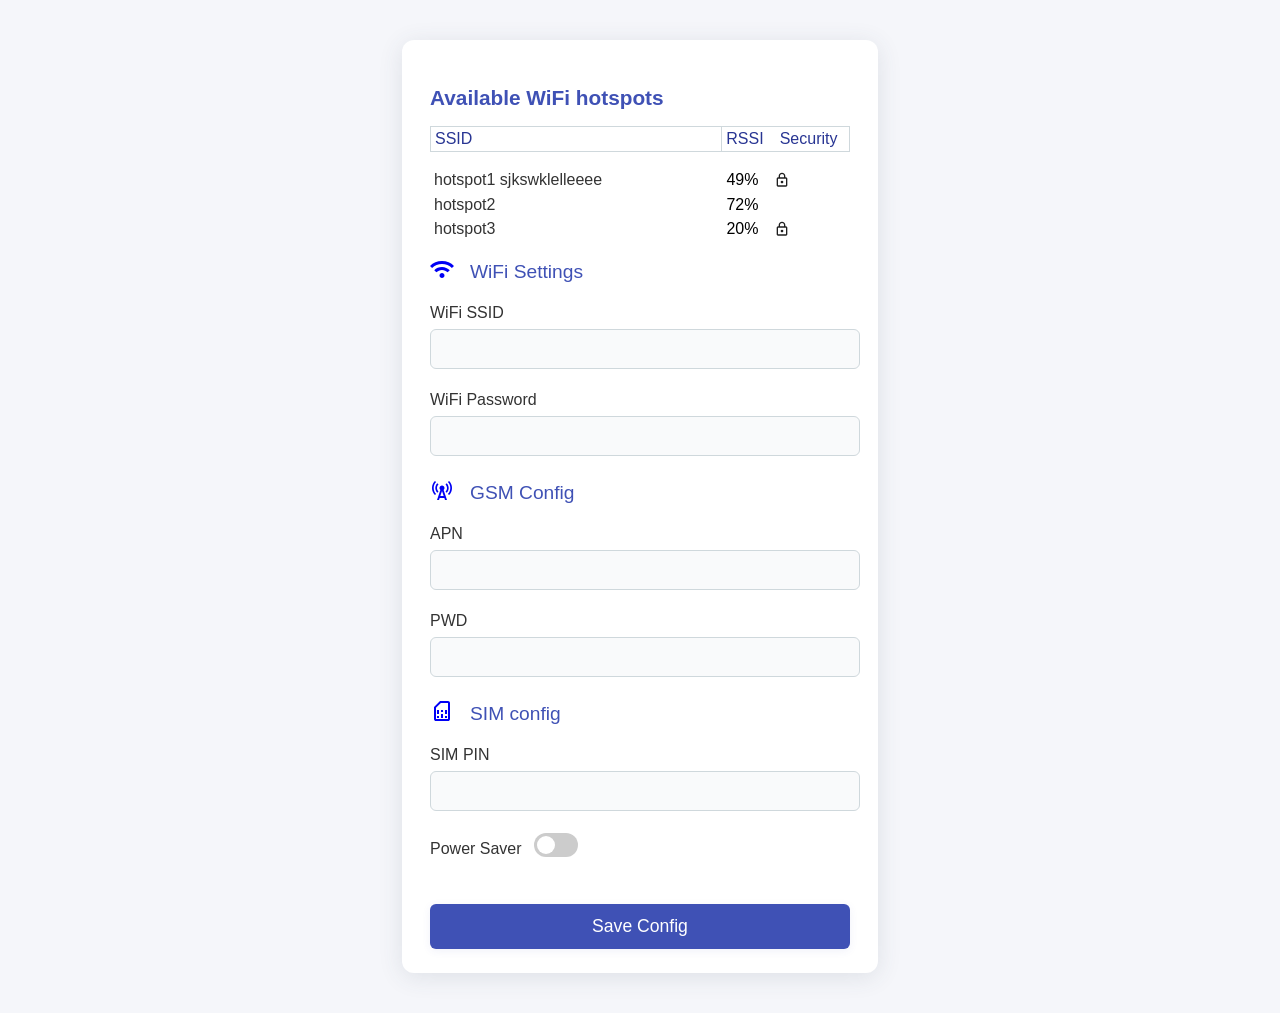
==== data/config.html @ 816cc041 "Add wifi list header" ====
<!DOCTYPE html>
<html lang="en">
  <head>
    <meta charset="UTF-8" />
    <meta name="viewport" content="width=device-width, initial-scale=1.0" />
    <title>Device Config</title>
 
    <style>
      body {
        font-family: "Roboto", Arial, sans-serif;
        background: #f5f6fa;
        margin: 0;
        padding: 0;
      }
      .container {
        max-width: 420px;
        margin: 40px auto;
        background: #fff;
        border-radius: 12px;
        box-shadow: 0 4px 24px rgba(60, 72, 88, 0.12);
        padding: 32px 28px 24px 28px;
      }
      h1 {
        color: #3f51b5;
        font-size: 1.3rem;
        font-weight: 600;
      }
      #configForm h2 {
        color: #3f51b5;
        margin-bottom: 18px;
        font-size: 1.2rem;
        font-weight: 500;
        display: flex;
        align-items: center;
        gap: 1rem;
      }
      .form-group {
        margin-bottom: 22px;
        padding-right: 1rem;
      }
      label {
        display: block;
        margin-bottom: 7px;
        color: #333;
        font-size: 1rem;
        font-weight: 500;
      }
      input[type="text"],
      input[type="password"] {
        width: 100%;
        padding: 10px 12px;
        border: 1px solid #cfd8dc;
        border-radius: 6px;
        font-size: 1rem;
        background: #f9fafb;
        transition: border 0.2s;
      }
      input[type="text"]:focus,
      input[type="password"]:focus {
        border: 1.5px solid #3f51b5;
        outline: none;
        background: #fff;
      }
      .toggle-switch {
        display: flex;
        align-items: center;
        gap: 12px;
        margin-top: 8px;
      }
      .switch {
        position: relative;
        display: inline-block;
        width: 44px;
        height: 24px;
      }
      .switch input {
        opacity: 0;
        width: 0;
        height: 0;
      }
      .slider {
        position: absolute;
        cursor: pointer;
        top: 0;
        left: 0;
        right: 0;
        bottom: 0;
        background-color: #ccc;
        border-radius: 24px;
        transition: 0.3s;
      }
      .slider:before {
        position: absolute;
        content: "";
        height: 18px;
        width: 18px;
        left: 3px;
        bottom: 3px;
        background-color: white;
        border-radius: 50%;
        transition: 0.3s;
      }
      input:checked + .slider {
        background-color: #3f51b5;
      }
      input:checked + .slider:before {
        transform: translateX(20px);
      }
      .submit-btn {
        width: 100%;
        background: #3f51b5;
        color: #fff;
        border: none;
        border-radius: 6px;
        padding: 12px 0;
        font-size: 1.1rem;
        font-weight: 500;
        cursor: pointer;
        transition: background 0.2s;
        margin-top: 18px;
        box-shadow: 0 2px 8px rgba(63, 81, 181, 0.08);
      }
      .submit-btn:hover {
        background: #283593;
      }
      .fa-center{
       display: flex;
       align-items: center;
       
      }
      .hotspots{padding-left:4px}
      .hotspots li {
        div{
          gap:1rem;
          width:30%;
          margin-left:4px;
        }
        img{
          width:1rem;
          height:1rem;
        }
      }
      .bordered {
        border: 1px solid #cfd8dc;
      }
  
      .ssid{
        font-weight: 500;
        color: #333;
        padding: 0.2rem 0;
        width:70%;
      }
      .c-primary{
        color:#283593;
      }
      .b-right{
        border-right:1px solid #cfd8dc;
      }
    </style>
  </head>
  <body onload="loadDeviceSettings()">
    <div class="container">
      <div class="wifi_config">
        <h1>Available WiFi hotspots</h1>
        <div>
          <ol class="hotspots bordered c-primary">
            <li class="fa-center " >
              <span class="ssid b-right c-primary">SSID</span> <div class="fa-center"><span>RSSI</span
              ><span>Security</span></div>
            </li>
          </ol>
        </div>
        <div>
          <ol class="hotspots" id="hotspots">
            <li class="fa-center" >
              <span class="ssid">hotspot1 sjkswklelleeee</span>
               <div class="fa-center"><span>49%</span
              ><img src="icons/lock.svg" />
              <div>
            </li>
            <li class="fa-center" >
              <span class="ssid">hotspot2</span> <div class="fa-center "><span>72%</span
              ><div>
            </li>
           
            <li class="fa-center">
              <span class="ssid">hotspot3</span> <div class="fa-center"><span>20%</span
              ><img src="icons/lock.svg" /></div>
            </li>
          </ol>
        </div>
      </div>
      <form id="configForm" autocomplete="off">
        <h2 class="wifi_config">
          <span> 
            <img src="icons/wifi.svg" alt="wifi_icon" />
          </span>
          WiFi Settings
        </h2>
        <div class="form-group wifi_config">
          <label for="ssid">WiFi SSID</label>
          <input type="text" id="ssid" name="ssid" />
        </div>
        <div class="form-group wifi_config">
          <label for="wifiPwd">WiFi Password</label>
          <input type="password" id="wifiPwd" name="wifiPwd" />
        </div>
        <h2>
          <span> <img src="icons/cell_tower.svg" alt="cell_tower" /></span>
          GSM Config
        </h2>
        <div class="form-group">
          <label for="apn">APN</label>
          <input type="text" id="apn" name="apn" />
        </div>
        <div class="form-group">
          <label for="apn_pwd">PWD</label>
          <input type="text" id="apn_pwd" name="apn_wd" />
        </div>
        <h2>
          <span> <img src="icons/simcard.svg" alt="simcard" /></span>
          SIM config
        </h2>
        <div class="form-group">
          <label for="simPin">SIM PIN</label>
          <input type="password" id="simPin" name="simPin" maxlength="8" />
        </div>
        <div class="form-group toggle-switch">
          <label for="powerSaver" style="margin-bottom: 0">Power Saver</label>
          <label class="switch">
            <input type="checkbox" id="powerSaver" name="powerSaver" />
            <span class="slider"></span>
          </label>
        </div>
        <button type="submit" class="submit-btn">Save Config</button>
      </form>
    </div>
    <script>
      document
        .getElementById("configForm")
        .addEventListener("submit", function (e) {
          e.preventDefault();
          if (confirm("Are you sure you want to save these settings?")) {
            alert("Settings saved!");
          }
        });
        function loadDeviceSettings() {
        const xhttp = new XMLHttpRequest();
        xhttp.onload = function() {
          console.log("Received response: ");
          console.log(this.responseText);
          let device_info=JSON.parse(this.responseText);
          if(device_info&&device_info[wifi_available]!=undefined){
            const elems = document.querySelectorAll('.wifi_config');
            for (el in elems){
              el.style.display='none';
            }
          }
          else{
            getAvailableWifiHotspots();
          }
        }
        xhttp.open("GET", "/device-info.json", true);
        xhttp.send();
  }

  function getAvailableWifiHotspots(){
        let hotspots_container=document.getElementById("hotspots");
        let hotsposts_ui_list="";
        const xhttp = new XMLHttpRequest();
        xhttp.onload = function() {
          const hotspots=JSON.parse(this.responseText);
          console.log("hotspots: ",hotspots);
          for(const ssid in hotspots){
            let el=`<li class="fa-center" >
              <span class="ssid">${ssid}</span> <div class="fa-center"><span>${hotspots[ssid].rssi}dBm</span
              >`;
             if(hotspots[ssid].encType>0){
               el+=`<img src="icons/lock.svg" /><div>`

               }

             el+=`</li>`
             hotsposts_ui_list+=el;
          }
           hotspots_container.innerHTML=hotsposts_ui_list;
        }
        xhttp.open("GET", "/available-hotspots", true);
        xhttp.send();
  }
    </script>
  </body>
</html>
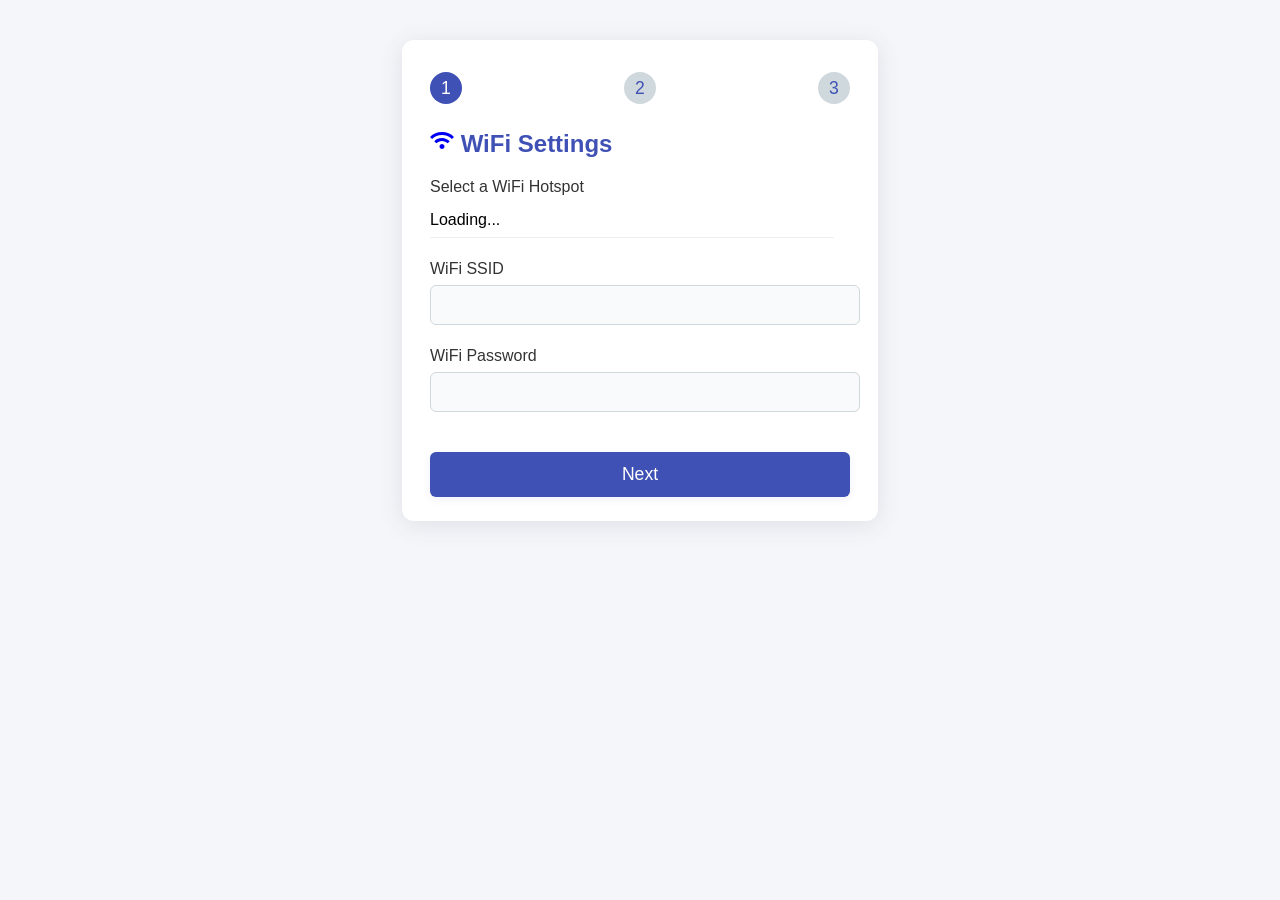
==== commit cfab52bb: "Use multi-step form" ====
--- a/data/config.html
+++ b/data/config.html
@@ -4,7 +4,10 @@
     <meta charset="UTF-8" />
     <meta name="viewport" content="width=device-width, initial-scale=1.0" />
     <title>Device Config</title>
- 
+    <link
+      href="https://fonts.googleapis.com/css?family=Roboto:400,500&display=swap"
+      rel="stylesheet"
+    />
     <style>
       body {
         font-family: "Roboto", Arial, sans-serif;
@@ -20,19 +23,16 @@
         box-shadow: 0 4px 24px rgba(60, 72, 88, 0.12);
         padding: 32px 28px 24px 28px;
       }
-      h1 {
+      h1,
+      h2 {
         color: #3f51b5;
-        font-size: 1.3rem;
         font-weight: 600;
       }
-      #configForm h2 {
-        color: #3f51b5;
-        margin-bottom: 18px;
-        font-size: 1.2rem;
-        font-weight: 500;
-        display: flex;
-        align-items: center;
-        gap: 1rem;
+      .step {
+        display: none;
+      }
+      .step.active {
+        display: block;
       }
       .form-group {
         margin-bottom: 22px;
@@ -106,7 +106,9 @@
       input:checked + .slider:before {
         transform: translateX(20px);
       }
-      .submit-btn {
+      .submit-btn,
+      .next-btn,
+      .prev-btn {
         width: 100%;
         background: #3f51b5;
         color: #fff;
@@ -120,122 +122,164 @@
         margin-top: 18px;
         box-shadow: 0 2px 8px rgba(63, 81, 181, 0.08);
       }
-      .submit-btn:hover {
+      .submit-btn:hover,
+      .next-btn:hover,
+      .prev-btn:hover {
         background: #283593;
       }
-      .fa-center{
-       display: flex;
-       align-items: center;
-       
-      }
-      .hotspots{padding-left:4px}
-      .hotspots li {
-        div{
-          gap:1rem;
-          width:30%;
-          margin-left:4px;
-        }
-        img{
-          width:1rem;
-          height:1rem;
-        }
-      }
-      .bordered {
-        border: 1px solid #cfd8dc;
-      }
-  
-      .ssid{
+      .stepper {
+        display: flex;
+        justify-content: space-between;
+        margin-bottom: 24px;
+      }
+      .step-indicator {
+        width: 32px;
+        height: 32px;
+        border-radius: 50%;
+        background: #cfd8dc;
+        color: #3f51b5;
+        display: flex;
+        align-items: center;
+        justify-content: center;
         font-weight: 500;
-        color: #333;
-        padding: 0.2rem 0;
-        width:70%;
-      }
-      .c-primary{
-        color:#283593;
-      }
-      .b-right{
-        border-right:1px solid #cfd8dc;
+        font-size: 1.1rem;
+      }
+      .step-indicator.active {
+        background: #3f51b5;
+        color: #fff;
+      }
+      .hotspots-list {
+        list-style: none;
+        padding: 0;
+        margin: 0 0 18px 0;
+      }
+      .hotspots-list li {
+        display: flex;
+        align-items: center;
+        justify-content: space-between;
+        padding: 8px 0;
+        border-bottom: 1px solid #eee;
+        cursor: pointer;
+      }
+      .hotspots-list li.selected {
+        background: #e3e6fd;
+        font-weight: 500;
+      }
+      .hotspot-ssid {
+        flex: 1;
+      }
+      .hotspot-rssi {
+        width: 60px;
+        text-align: right;
+        margin-right: 12px;
+      }
+      .hotspot-sec {
+        width: 24px;
+        text-align: center;
+      }
+      .step-btns {
+        display: flex;
+        gap: 12px;
       }
     </style>
   </head>
   <body onload="loadDeviceSettings()">
     <div class="container">
-      <div class="wifi_config">
-        <h1>Available WiFi hotspots</h1>
-        <div>
-          <ol class="hotspots bordered c-primary">
-            <li class="fa-center " >
-              <span class="ssid b-right c-primary">SSID</span> <div class="fa-center"><span>RSSI</span
-              ><span>Security</span></div>
-            </li>
-          </ol>
-        </div>
-        <div>
-          <ol class="hotspots" id="hotspots">
-            <li class="fa-center" >
-              <span class="ssid">hotspot1 sjkswklelleeee</span>
-               <div class="fa-center"><span>49%</span
-              ><img src="icons/lock.svg" />
-              <div>
-            </li>
-            <li class="fa-center" >
-              <span class="ssid">hotspot2</span> <div class="fa-center "><span>72%</span
-              ><div>
-            </li>
-           
-            <li class="fa-center">
-              <span class="ssid">hotspot3</span> <div class="fa-center"><span>20%</span
-              ><img src="icons/lock.svg" /></div>
-            </li>
-          </ol>
-        </div>
+      <div class="stepper">
+        <div id="step-ind-0" class="step-indicator active">1</div>
+        <div id="step-ind-1" class="step-indicator">2</div>
+        <div id="step-ind-2" class="step-indicator">3</div>
       </div>
       <form id="configForm" autocomplete="off">
-        <h2 class="wifi_config">
-          <span> 
-            <img src="icons/wifi.svg" alt="wifi_icon" />
-          </span>
-          WiFi Settings
-        </h2>
-        <div class="form-group wifi_config">
-          <label for="ssid">WiFi SSID</label>
-          <input type="text" id="ssid" name="ssid" />
+        <!-- Step 1: WiFi -->
+        <div class="step active" id="step-0">
+          <h2>
+            <span><img src="icons/wifi.svg" alt="wifi_icon" /></span>
+            WiFi Settings
+          </h2>
+          <div class="form-group">
+            <label>Select a WiFi Hotspot</label>
+            <ul class="hotspots-list" id="hotspots-list">
+              <li><span class="hotspot-ssid">Loading...</span></li>
+            </ul>
+          </div>
+          <div class="form-group">
+            <label for="ssid">WiFi SSID</label>
+            <input type="text" id="ssid" name="ssid" readonly />
+          </div>
+          <div class="form-group">
+            <label for="wifiPwd">WiFi Password</label>
+            <input type="password" id="wifiPwd" name="wifiPwd" />
+          </div>
+          <div class="step-btns">
+            <button type="button" class="next-btn" onclick="nextStep()">
+              Next
+            </button>
+          </div>
         </div>
-        <div class="form-group wifi_config">
-          <label for="wifiPwd">WiFi Password</label>
-          <input type="password" id="wifiPwd" name="wifiPwd" />
+        <!-- Step 2: GSM & SIM -->
+        <div class="step" id="step-1">
+          <h2>
+            <span><img src="icons/cell_tower.svg" alt="cell_tower" /></span>
+            GSM & SIM Config
+          </h2>
+          <div class="form-group">
+            <label for="apn">APN Username</label>
+            <input type="text" id="apn" name="apn" />
+          </div>
+          <div class="form-group">
+            <label for="apn_pwd">APN Password</label>
+            <input type="text" id="apn_pwd" name="apn_pwd" />
+          </div>
+          <div class="form-group">
+            <label for="simPin">SIM PIN</label>
+            <input type="password" id="simPin" name="simPin" maxlength="8" />
+          </div>
+          <div class="step-btns">
+            <button type="button" class="prev-btn" onclick="prevStep()">
+              Previous
+            </button>
+            <button type="button" class="next-btn" onclick="nextStep()">
+              Next
+            </button>
+          </div>
         </div>
-        <h2>
-          <span> <img src="icons/cell_tower.svg" alt="cell_tower" /></span>
-          GSM Config
-        </h2>
-        <div class="form-group">
-          <label for="apn">APN</label>
-          <input type="text" id="apn" name="apn" />
+        <!-- Step 3: Power Options -->
+        <div class="step" id="step-2">
+          <h2>Power Options</h2>
+          <div class="form-group toggle-switch">
+            <label for="powerSaver" style="margin-bottom: 0">Power Saver</label>
+            <label class="switch">
+              <input type="checkbox" id="powerSaver" name="powerSaver" />
+              <span class="slider"></span>
+            </label>
+          </div>
+          <div class="step-btns">
+            <button type="button" class="prev-btn" onclick="prevStep()">
+              Previous
+            </button>
+            <button type="submit" class="submit-btn">Save Config</button>
+          </div>
         </div>
-        <div class="form-group">
-          <label for="apn_pwd">PWD</label>
-          <input type="text" id="apn_pwd" name="apn_wd" />
-        </div>
-        <h2>
-          <span> <img src="icons/simcard.svg" alt="simcard" /></span>
-          SIM config
-        </h2>
-        <div class="form-group">
-          <label for="simPin">SIM PIN</label>
-          <input type="password" id="simPin" name="simPin" maxlength="8" />
-        </div>
-        <div class="form-group toggle-switch">
-          <label for="powerSaver" style="margin-bottom: 0">Power Saver</label>
-          <label class="switch">
-            <input type="checkbox" id="powerSaver" name="powerSaver" />
-            <span class="slider"></span>
-          </label>
-        </div>
-        <button type="submit" class="submit-btn">Save Config</button>
       </form>
     </div>
     <script>
+      let currentStep = 0;
+      function showStep(idx) {
+        for (let i = 0; i < 3; i++) {
+          document.getElementById("step-" + i).classList.remove("active");
+          document.getElementById("step-ind-" + i).classList.remove("active");
+        }
+        document.getElementById("step-" + idx).classList.add("active");
+        document.getElementById("step-ind-" + idx).classList.add("active");
+        currentStep = idx;
+      }
+      function nextStep() {
+        if (currentStep < 2) showStep(currentStep + 1);
+      }
+      function prevStep() {
+        if (currentStep > 0) showStep(currentStep - 1);
+      }
       document
         .getElementById("configForm")
         .addEventListener("submit", function (e) {
@@ -244,50 +288,52 @@
             alert("Settings saved!");
           }
         });
-        function loadDeviceSettings() {
+
+      function loadDeviceSettings() {
+        getAvailableWifiHotspots();
+      }
+
+      function getAvailableWifiHotspots() {
+        let hotspotsList = document.getElementById("hotspots-list");
+        hotspotsList.innerHTML =
+          '<li><span class="hotspot-ssid">Loading...</span></li>';
         const xhttp = new XMLHttpRequest();
-        xhttp.onload = function() {
-          console.log("Received response: ");
-          console.log(this.responseText);
-          let device_info=JSON.parse(this.responseText);
-          if(device_info&&device_info[wifi_available]!=undefined){
-            const elems = document.querySelectorAll('.wifi_config');
-            for (el in elems){
-              el.style.display='none';
-            }
+        xhttp.onload = function () {
+          const hotspots = JSON.parse(this.responseText);
+          let html = "";
+          let firstSsid = "";
+          for (const ssid in hotspots) {
+            let rssi = hotspots[ssid].rssi;
+            let encType = hotspots[ssid].encType;
+            let lockIcon =
+              encType > 0
+                ? '<span class="hotspot-sec"><img src="icons/lock.svg" /></span>'
+                : '<span class="hotspot-sec"></span>';
+            html += `<li onclick="selectHotspot('${ssid}')" id="hotspot-${ssid}">
+                      <span class="hotspot-ssid">${ssid}</span>
+                      <span class="hotspot-rssi">${rssi}dBm</span>
+                      ${lockIcon}
+                    </li>`;
+            if (!firstSsid) firstSsid = ssid;
           }
-          else{
-            getAvailableWifiHotspots();
-          }
-        }
-        xhttp.open("GET", "/device-info.json", true);
-        xhttp.send();
-  }
-
-  function getAvailableWifiHotspots(){
-        let hotspots_container=document.getElementById("hotspots");
-        let hotsposts_ui_list="";
-        const xhttp = new XMLHttpRequest();
-        xhttp.onload = function() {
-          const hotspots=JSON.parse(this.responseText);
-          console.log("hotspots: ",hotspots);
-          for(const ssid in hotspots){
-            let el=`<li class="fa-center" >
-              <span class="ssid">${ssid}</span> <div class="fa-center"><span>${hotspots[ssid].rssi}dBm</span
-              >`;
-             if(hotspots[ssid].encType>0){
-               el+=`<img src="icons/lock.svg" /><div>`
-
-               }
-
-             el+=`</li>`
-             hotsposts_ui_list+=el;
-          }
-           hotspots_container.innerHTML=hotsposts_ui_list;
-        }
+          hotspotsList.innerHTML =
+            html ||
+            '<li><span class="hotspot-ssid">No hotspots found</span></li>';
+          if (firstSsid) selectHotspot(firstSsid);
+        };
         xhttp.open("GET", "/available-hotspots", true);
         xhttp.send();
-  }
+      }
+
+      function selectHotspot(ssid) {
+        let hotspotsList = document.getElementById("hotspots-list").children;
+        for (let i = 0; i < hotspotsList.length; i++) {
+          hotspotsList[i].classList.remove("selected");
+        }
+        let el = document.getElementById("hotspot-" + ssid);
+        if (el) el.classList.add("selected");
+        document.getElementById("ssid").value = ssid;
+      }
     </script>
   </body>
 </html>
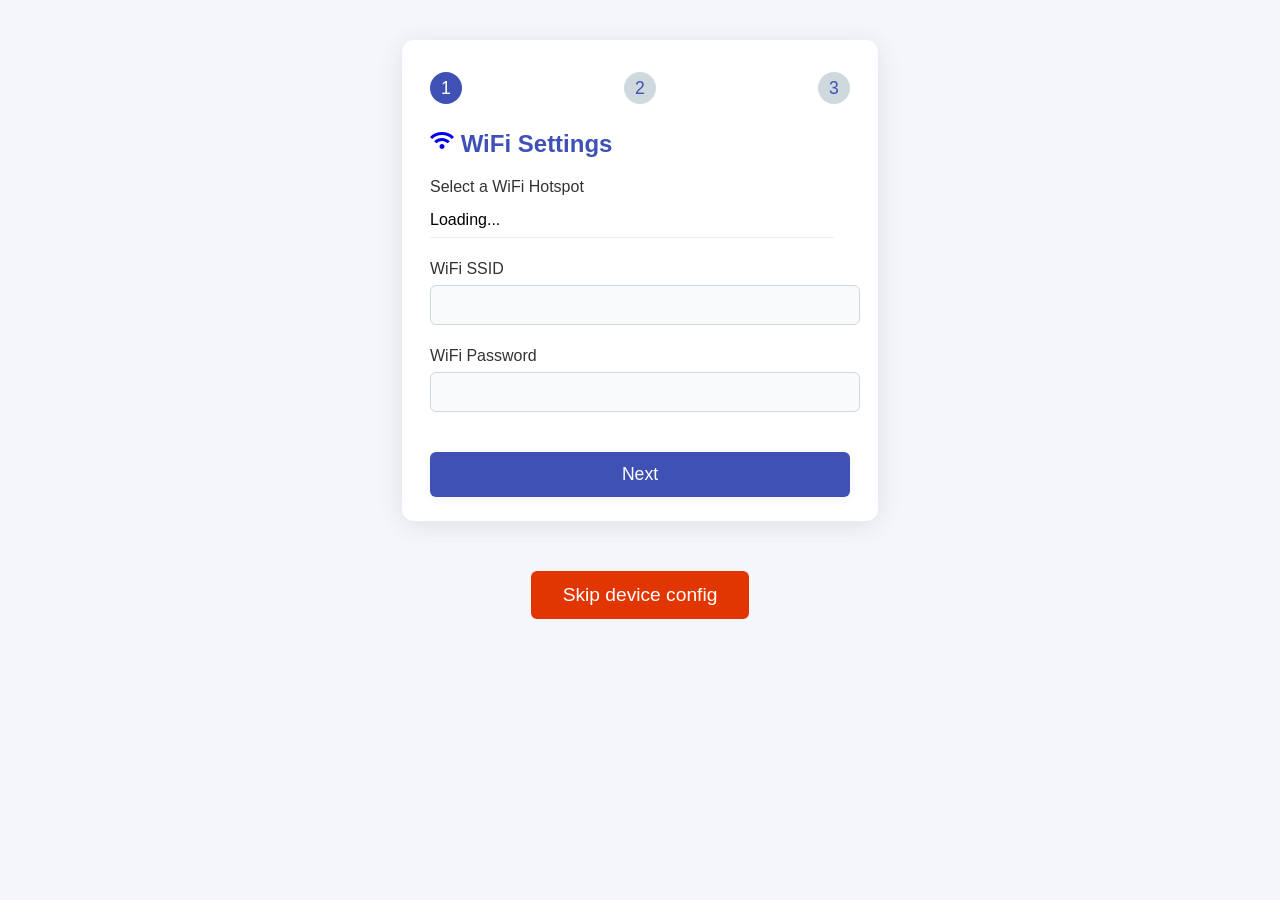
==== commit ab8cf2a3: "Captive portal with DNS" ====
--- a/data/config.html
+++ b/data/config.html
@@ -1,4 +1,4 @@
-<!DOCTYPE html>
+<!doctype html>
 <html lang="en">
   <head>
     <meta charset="UTF-8" />
@@ -180,6 +180,17 @@
       .step-btns {
         display: flex;
         gap: 12px;
+      }
+      .skip-btn {
+        display: block;
+        margin: 50px auto;
+        background: #e23602;
+        border: none;
+        border-radius: 6px;
+        color: #fff;
+        padding: 0.8rem 2rem;
+        font-size: 1.2em;
+        cursor: pointer;
       }
     </style>
   </head>
@@ -263,6 +274,7 @@
         </div>
       </form>
     </div>
+    <button class="skip-btn" onclick="skipConfig()">Skip device config</button>
     <script>
       let currentStep = 0;
       function showStep(idx) {
@@ -285,8 +297,44 @@
         .addEventListener("submit", function (e) {
           e.preventDefault();
           if (confirm("Are you sure you want to save these settings?")) {
-            alert("Settings saved!");
-          }
+            alert("Saving settings...");
+          }
+          const formData = new FormData(document.getElementById("configForm"));
+          const data = {};
+
+          // Extra validation
+          if (formData.get("ssid") === "") {
+            formData.delete("ssid");
+            formData.delete("wifiPwd");
+          }
+          if (formData.get("apn") === "") {
+            formData.delete("apn");
+            formData.delete("apn_pwd");
+          }
+
+          // ! make sure the value of Power Saver checkbox is parsed whether true or false
+          if (!formData.get("powerSaver")) formData.set("powerSaver", "off");
+
+          formData.forEach((value, key) => {
+            // Check if value is not empty
+            if (value.trim() !== "") data[key] = value;
+          });
+          if (Object.keys(data).length === 0) {
+            alert("Cannot submit and empty form!");
+            return;
+          }
+
+          console.log("Form data: ", data);
+          // Example: send to server
+          fetch("/save-config", {
+            method: "POST",
+            headers: { "Content-Type": "application/json" },
+            body: JSON.stringify(data),
+          })
+            .then((res) => res.json())
+            .then((result) => {
+              console.log(result);
+            });
         });
 
       function loadDeviceSettings() {
@@ -334,6 +382,16 @@
         if (el) el.classList.add("selected");
         document.getElementById("ssid").value = ssid;
       }
+
+      function skipConfig() {
+        fetch("/config?skip=true")
+          .then((response) => response.text())
+          .then((text) => {
+            console.log(text);
+            window.location.href = "/";
+          })
+          .catch((e) => console.error("Error skipping config: ", e));
+      }
     </script>
   </body>
 </html>
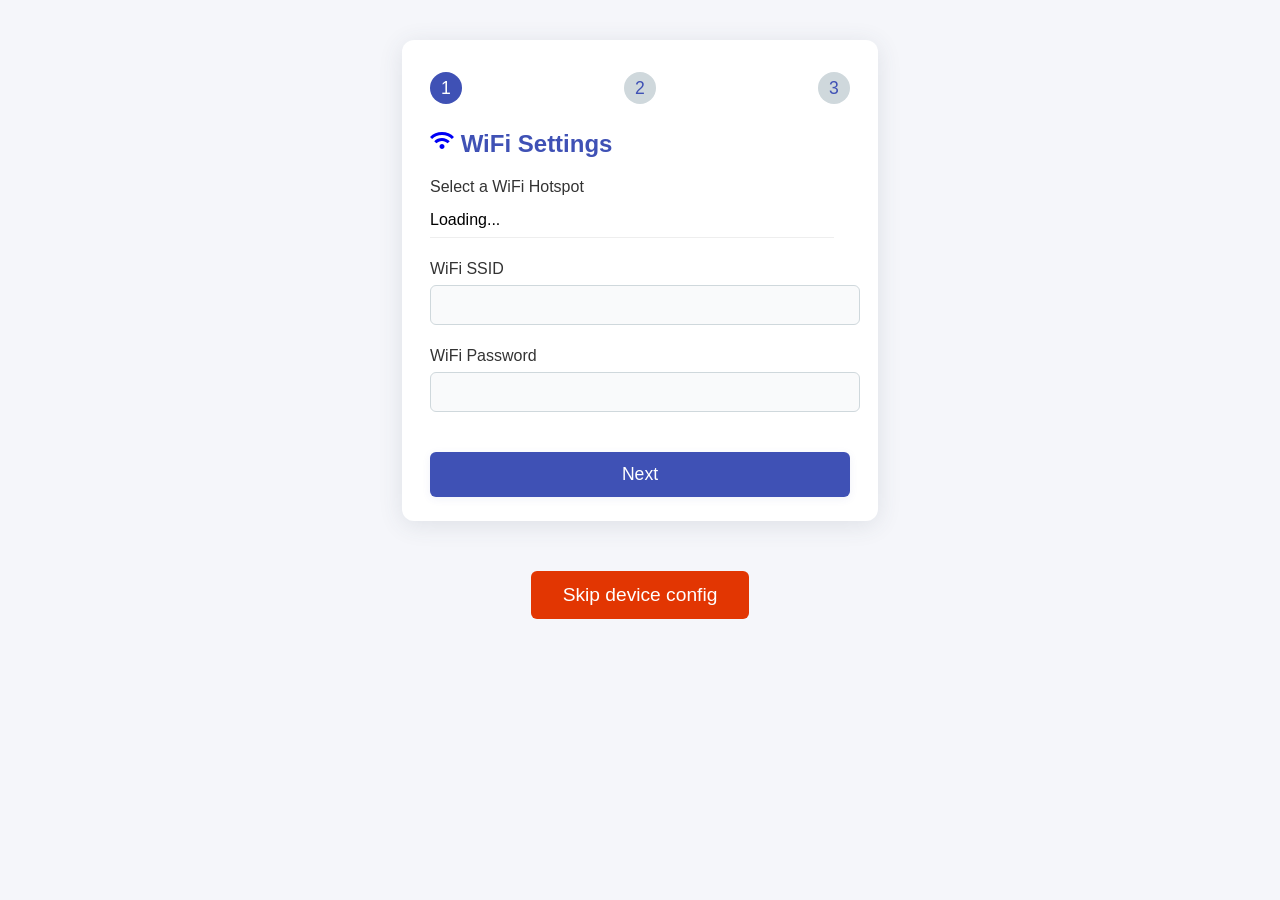
==== commit 6618f728: "JSON use camelCase" ====
--- a/data/config.html
+++ b/data/config.html
@@ -239,8 +239,8 @@
             <input type="text" id="apn" name="apn" />
           </div>
           <div class="form-group">
-            <label for="apn_pwd">APN Password</label>
-            <input type="text" id="apn_pwd" name="apn_pwd" />
+            <label for="apnPwd">APN Password</label>
+            <input type="text" id="apnPwd" name="apnPwd" />
           </div>
           <div class="form-group">
             <label for="simPin">SIM PIN</label>
@@ -309,7 +309,7 @@
           }
           if (formData.get("apn") === "") {
             formData.delete("apn");
-            formData.delete("apn_pwd");
+            formData.delete("apnPwd");
           }
 
           // ! make sure the value of Power Saver checkbox is parsed whether true or false
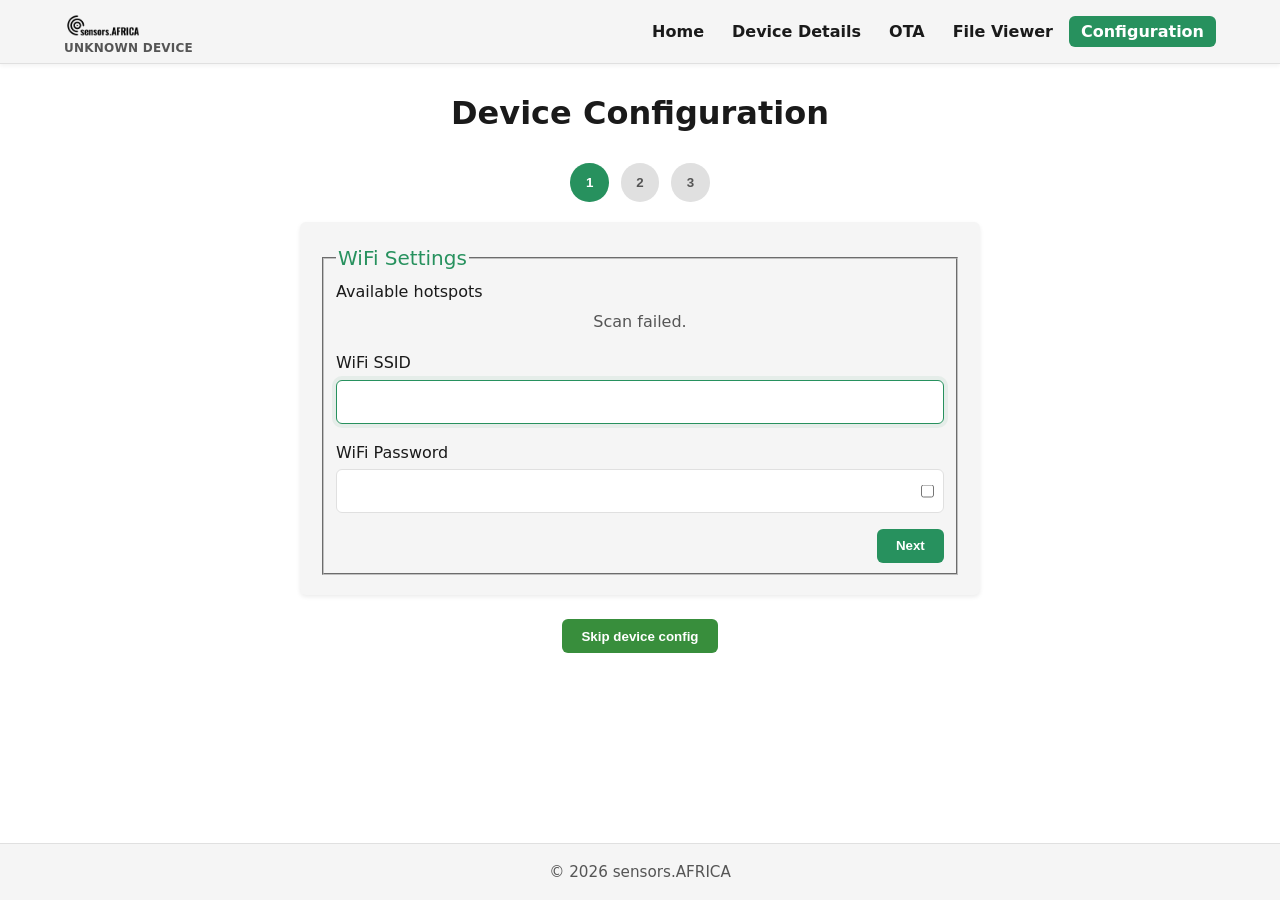
==== commit e0dce6b9: "Fix #39: sycnc routes with ui files" ====
--- a/data/config.html
+++ b/data/config.html
@@ -1,397 +1 @@
-<!doctype html>
-<html lang="en">
-  <head>
-    <meta charset="UTF-8" />
-    <meta name="viewport" content="width=device-width, initial-scale=1.0" />
-    <title>Device Config</title>
-    <link
-      href="https://fonts.googleapis.com/css?family=Roboto:400,500&display=swap"
-      rel="stylesheet"
-    />
-    <style>
-      body {
-        font-family: "Roboto", Arial, sans-serif;
-        background: #f5f6fa;
-        margin: 0;
-        padding: 0;
-      }
-      .container {
-        max-width: 420px;
-        margin: 40px auto;
-        background: #fff;
-        border-radius: 12px;
-        box-shadow: 0 4px 24px rgba(60, 72, 88, 0.12);
-        padding: 32px 28px 24px 28px;
-      }
-      h1,
-      h2 {
-        color: #3f51b5;
-        font-weight: 600;
-      }
-      .step {
-        display: none;
-      }
-      .step.active {
-        display: block;
-      }
-      .form-group {
-        margin-bottom: 22px;
-        padding-right: 1rem;
-      }
-      label {
-        display: block;
-        margin-bottom: 7px;
-        color: #333;
-        font-size: 1rem;
-        font-weight: 500;
-      }
-      input[type="text"],
-      input[type="password"] {
-        width: 100%;
-        padding: 10px 12px;
-        border: 1px solid #cfd8dc;
-        border-radius: 6px;
-        font-size: 1rem;
-        background: #f9fafb;
-        transition: border 0.2s;
-      }
-      input[type="text"]:focus,
-      input[type="password"]:focus {
-        border: 1.5px solid #3f51b5;
-        outline: none;
-        background: #fff;
-      }
-      .toggle-switch {
-        display: flex;
-        align-items: center;
-        gap: 12px;
-        margin-top: 8px;
-      }
-      .switch {
-        position: relative;
-        display: inline-block;
-        width: 44px;
-        height: 24px;
-      }
-      .switch input {
-        opacity: 0;
-        width: 0;
-        height: 0;
-      }
-      .slider {
-        position: absolute;
-        cursor: pointer;
-        top: 0;
-        left: 0;
-        right: 0;
-        bottom: 0;
-        background-color: #ccc;
-        border-radius: 24px;
-        transition: 0.3s;
-      }
-      .slider:before {
-        position: absolute;
-        content: "";
-        height: 18px;
-        width: 18px;
-        left: 3px;
-        bottom: 3px;
-        background-color: white;
-        border-radius: 50%;
-        transition: 0.3s;
-      }
-      input:checked + .slider {
-        background-color: #3f51b5;
-      }
-      input:checked + .slider:before {
-        transform: translateX(20px);
-      }
-      .submit-btn,
-      .next-btn,
-      .prev-btn {
-        width: 100%;
-        background: #3f51b5;
-        color: #fff;
-        border: none;
-        border-radius: 6px;
-        padding: 12px 0;
-        font-size: 1.1rem;
-        font-weight: 500;
-        cursor: pointer;
-        transition: background 0.2s;
-        margin-top: 18px;
-        box-shadow: 0 2px 8px rgba(63, 81, 181, 0.08);
-      }
-      .submit-btn:hover,
-      .next-btn:hover,
-      .prev-btn:hover {
-        background: #283593;
-      }
-      .stepper {
-        display: flex;
-        justify-content: space-between;
-        margin-bottom: 24px;
-      }
-      .step-indicator {
-        width: 32px;
-        height: 32px;
-        border-radius: 50%;
-        background: #cfd8dc;
-        color: #3f51b5;
-        display: flex;
-        align-items: center;
-        justify-content: center;
-        font-weight: 500;
-        font-size: 1.1rem;
-      }
-      .step-indicator.active {
-        background: #3f51b5;
-        color: #fff;
-      }
-      .hotspots-list {
-        list-style: none;
-        padding: 0;
-        margin: 0 0 18px 0;
-      }
-      .hotspots-list li {
-        display: flex;
-        align-items: center;
-        justify-content: space-between;
-        padding: 8px 0;
-        border-bottom: 1px solid #eee;
-        cursor: pointer;
-      }
-      .hotspots-list li.selected {
-        background: #e3e6fd;
-        font-weight: 500;
-      }
-      .hotspot-ssid {
-        flex: 1;
-      }
-      .hotspot-rssi {
-        width: 60px;
-        text-align: right;
-        margin-right: 12px;
-      }
-      .hotspot-sec {
-        width: 24px;
-        text-align: center;
-      }
-      .step-btns {
-        display: flex;
-        gap: 12px;
-      }
-      .skip-btn {
-        display: block;
-        margin: 50px auto;
-        background: #e23602;
-        border: none;
-        border-radius: 6px;
-        color: #fff;
-        padding: 0.8rem 2rem;
-        font-size: 1.2em;
-        cursor: pointer;
-      }
-    </style>
-  </head>
-  <body onload="loadDeviceSettings()">
-    <div class="container">
-      <div class="stepper">
-        <div id="step-ind-0" class="step-indicator active">1</div>
-        <div id="step-ind-1" class="step-indicator">2</div>
-        <div id="step-ind-2" class="step-indicator">3</div>
-      </div>
-      <form id="configForm" autocomplete="off">
-        <!-- Step 1: WiFi -->
-        <div class="step active" id="step-0">
-          <h2>
-            <span><img src="icons/wifi.svg" alt="wifi_icon" /></span>
-            WiFi Settings
-          </h2>
-          <div class="form-group">
-            <label>Select a WiFi Hotspot</label>
-            <ul class="hotspots-list" id="hotspots-list">
-              <li><span class="hotspot-ssid">Loading...</span></li>
-            </ul>
-          </div>
-          <div class="form-group">
-            <label for="ssid">WiFi SSID</label>
-            <input type="text" id="ssid" name="ssid" readonly />
-          </div>
-          <div class="form-group">
-            <label for="wifiPwd">WiFi Password</label>
-            <input type="password" id="wifiPwd" name="wifiPwd" />
-          </div>
-          <div class="step-btns">
-            <button type="button" class="next-btn" onclick="nextStep()">
-              Next
-            </button>
-          </div>
-        </div>
-        <!-- Step 2: GSM & SIM -->
-        <div class="step" id="step-1">
-          <h2>
-            <span><img src="icons/cell_tower.svg" alt="cell_tower" /></span>
-            GSM & SIM Config
-          </h2>
-          <div class="form-group">
-            <label for="apn">APN Username</label>
-            <input type="text" id="apn" name="apn" />
-          </div>
-          <div class="form-group">
-            <label for="apnPwd">APN Password</label>
-            <input type="text" id="apnPwd" name="apnPwd" />
-          </div>
-          <div class="form-group">
-            <label for="simPin">SIM PIN</label>
-            <input type="password" id="simPin" name="simPin" maxlength="8" />
-          </div>
-          <div class="step-btns">
-            <button type="button" class="prev-btn" onclick="prevStep()">
-              Previous
-            </button>
-            <button type="button" class="next-btn" onclick="nextStep()">
-              Next
-            </button>
-          </div>
-        </div>
-        <!-- Step 3: Power Options -->
-        <div class="step" id="step-2">
-          <h2>Power Options</h2>
-          <div class="form-group toggle-switch">
-            <label for="powerSaver" style="margin-bottom: 0">Power Saver</label>
-            <label class="switch">
-              <input type="checkbox" id="powerSaver" name="powerSaver" />
-              <span class="slider"></span>
-            </label>
-          </div>
-          <div class="step-btns">
-            <button type="button" class="prev-btn" onclick="prevStep()">
-              Previous
-            </button>
-            <button type="submit" class="submit-btn">Save Config</button>
-          </div>
-        </div>
-      </form>
-    </div>
-    <button class="skip-btn" onclick="skipConfig()">Skip device config</button>
-    <script>
-      let currentStep = 0;
-      function showStep(idx) {
-        for (let i = 0; i < 3; i++) {
-          document.getElementById("step-" + i).classList.remove("active");
-          document.getElementById("step-ind-" + i).classList.remove("active");
-        }
-        document.getElementById("step-" + idx).classList.add("active");
-        document.getElementById("step-ind-" + idx).classList.add("active");
-        currentStep = idx;
-      }
-      function nextStep() {
-        if (currentStep < 2) showStep(currentStep + 1);
-      }
-      function prevStep() {
-        if (currentStep > 0) showStep(currentStep - 1);
-      }
-      document
-        .getElementById("configForm")
-        .addEventListener("submit", function (e) {
-          e.preventDefault();
-          if (confirm("Are you sure you want to save these settings?")) {
-            alert("Saving settings...");
-          }
-          const formData = new FormData(document.getElementById("configForm"));
-          const data = {};
-
-          // Extra validation
-          if (formData.get("ssid") === "") {
-            formData.delete("ssid");
-            formData.delete("wifiPwd");
-          }
-          if (formData.get("apn") === "") {
-            formData.delete("apn");
-            formData.delete("apnPwd");
-          }
-
-          // ! make sure the value of Power Saver checkbox is parsed whether true or false
-          if (!formData.get("powerSaver")) formData.set("powerSaver", "off");
-
-          formData.forEach((value, key) => {
-            // Check if value is not empty
-            if (value.trim() !== "") data[key] = value;
-          });
-          if (Object.keys(data).length === 0) {
-            alert("Cannot submit and empty form!");
-            return;
-          }
-
-          console.log("Form data: ", data);
-          // Example: send to server
-          fetch("/save-config", {
-            method: "POST",
-            headers: { "Content-Type": "application/json" },
-            body: JSON.stringify(data),
-          })
-            .then((res) => res.json())
-            .then((result) => {
-              console.log(result);
-            });
-        });
-
-      function loadDeviceSettings() {
-        getAvailableWifiHotspots();
-      }
-
-      function getAvailableWifiHotspots() {
-        let hotspotsList = document.getElementById("hotspots-list");
-        hotspotsList.innerHTML =
-          '<li><span class="hotspot-ssid">Loading...</span></li>';
-        const xhttp = new XMLHttpRequest();
-        xhttp.onload = function () {
-          const hotspots = JSON.parse(this.responseText);
-          let html = "";
-          let firstSsid = "";
-          for (const ssid in hotspots) {
-            let rssi = hotspots[ssid].rssi;
-            let encType = hotspots[ssid].encType;
-            let lockIcon =
-              encType > 0
-                ? '<span class="hotspot-sec"><img src="icons/lock.svg" /></span>'
-                : '<span class="hotspot-sec"></span>';
-            html += `<li onclick="selectHotspot('${ssid}')" id="hotspot-${ssid}">
-                      <span class="hotspot-ssid">${ssid}</span>
-                      <span class="hotspot-rssi">${rssi}dBm</span>
-                      ${lockIcon}
-                    </li>`;
-            if (!firstSsid) firstSsid = ssid;
-          }
-          hotspotsList.innerHTML =
-            html ||
-            '<li><span class="hotspot-ssid">No hotspots found</span></li>';
-          if (firstSsid) selectHotspot(firstSsid);
-        };
-        xhttp.open("GET", "/available-hotspots", true);
-        xhttp.send();
-      }
-
-      function selectHotspot(ssid) {
-        let hotspotsList = document.getElementById("hotspots-list").children;
-        for (let i = 0; i < hotspotsList.length; i++) {
-          hotspotsList[i].classList.remove("selected");
-        }
-        let el = document.getElementById("hotspot-" + ssid);
-        if (el) el.classList.add("selected");
-        document.getElementById("ssid").value = ssid;
-      }
-
-      function skipConfig() {
-        fetch("/config?skip=true")
-          .then((response) => response.text())
-          .then((text) => {
-            console.log(text);
-            window.location.href = "/";
-          })
-          .catch((e) => console.error("Error skipping config: ", e));
-      }
-    </script>
-  </body>
-</html>
+<!doctype html><html lang=en><meta charset=utf-8><meta name=viewport content="width=device-width,initial-scale=1"><title>Device Config</title><link rel=stylesheet href=style.min.css><script type=module src=script.min.js></script><div id=layout-header></div><main class=container><section class=config-page id=config_page aria-labelledby=page-title><h1 id=page-title class=page-title>Device Configuration</h1><div class=stepper role=tablist aria-label="Configuration steps"><button type=button class="stepper__indicator stepper__indicator--active" data-step=0 role=tab aria-selected=true aria-controls=step-0 id=step-ind-0>1</button> <button type=button class=stepper__indicator data-step=1 role=tab aria-selected=false aria-controls=step-1 id=step-ind-1>2</button> <button type=button class=stepper__indicator data-step=2 role=tab aria-selected=false aria-controls=step-2 id=step-ind-2>3</button></div><form id=wifiForm class="config-form step step--active" data-step=0 aria-hidden=false><fieldset><legend class=sensor-group__title>WiFi Settings</legend><div class=form-group><label for=hotspots-list>Available hotspots</label><ul class=hotspots-list id=hotspots-list aria-live=polite><li class=info-text>Scanning...</ul></div><div class=form-group><label for=ssid>WiFi SSID</label> <input id=ssid name=ssid autocomplete=off></div><div class=form-group><label for=wifiPwd>WiFi Password</label><div class=password-wrapper><input type=password id=wifiPwd name=wifiPwd> <label class=show-password-label for=toggle-wifiPwd><input type=checkbox id=toggle-wifiPwd aria-label="Show WiFi password" title="Show password" class=toggle-password></label></div></div><div class=step-btns><button type=button class="btn btn--primary next-btn" data-next=1>Next</button></div></fieldset></form><form id=gsmForm class="config-form step hidden" data-step=1 aria-hidden=true><fieldset><legend class=sensor-group__title>GSM & SIM Config</legend><div class=form-group><label for=apn>APN Username</label> <input id=apn name=apn></div><div class=form-group><label for=simPin>SIM PIN</label> <input id=simPin name=simPin placeholder="4 digits" inputmode=numeric maxlength=4 pattern=[0-9]{4}></div><div class=step-btns><button type=button class="btn prev-btn" data-prev=0>Previous</button> <button type=button class="btn btn--primary next-btn" data-next=2>Next</button></div></fieldset></form><form id=powerForm class="config-form step hidden" data-step=2 aria-hidden=true><fieldset><legend class=sensor-group__title>Power Options</legend><div class="form-group power-switch"><label class=toggle-switch><input type=checkbox id=powerSaver name=powerSaver> <span class=toggle-track></span> <span class=toggle-label>Toggle power-saving mode:</span> <span id=powerSaverStatus class=status-text>Off</span></label></div><div class=step-btns><button type=button class="btn prev-btn" data-prev=1>Previous</button> <button class="btn btn--primary">Save Config</button></div></fieldset></form><button type=button class="btn btn--secondary skip-btn" id=skip-btn>Skip device config</button></section></main><div id=layout-footer></div>
